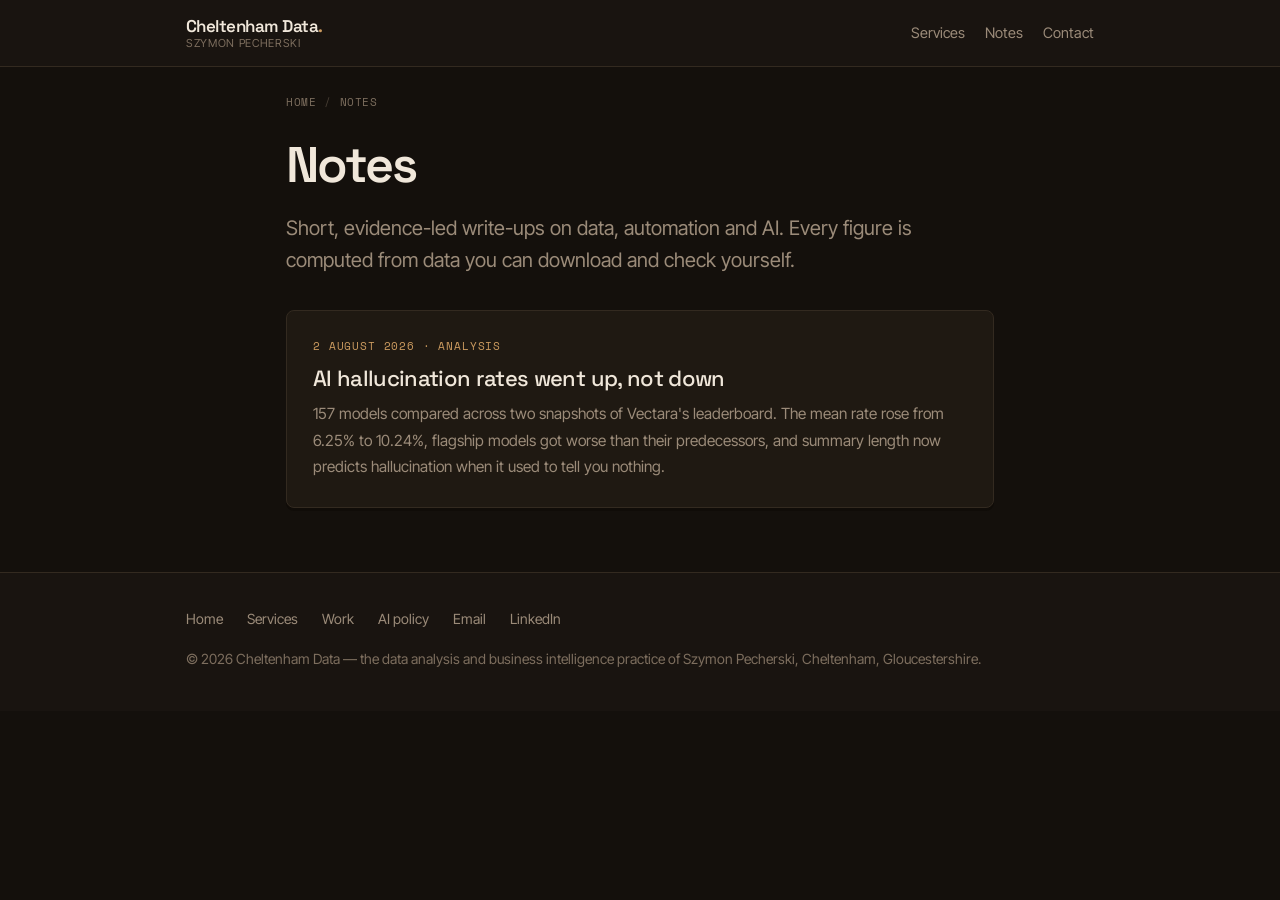
==== blog/index.html @ 022bf7e2 "Brand the site as Cheltenham Data, put the real figures in the HTML Five outreach emails went out si" ====
<!DOCTYPE html>
<html lang="en-GB">
<head>
<meta charset="utf-8">
<meta name="viewport" content="width=device-width, initial-scale=1, viewport-fit=cover">

<title>Notes on data, automation and AI | Cheltenham Data</title>
<meta name="description" content="Short, evidence-led write-ups on data analysis, business automation and using AI without getting burned. Written by a data analyst in Cheltenham.">
<meta name="author" content="Szymon Pecherski">
<meta name="theme-color" content="#14100c">
<meta name="robots" content="index, follow, max-image-preview:large, max-snippet:-1">
<link rel="canonical" href="https://cheltenhamdata.co.uk/blog/">
<link rel="alternate" hreflang="en-GB" href="https://cheltenhamdata.co.uk/blog/">
<link rel="alternate" hreflang="x-default" href="https://cheltenhamdata.co.uk/blog/">

<meta property="og:type" content="website">
<meta property="og:site_name" content="Cheltenham Data">
<meta property="og:title" content="Notes on data, automation and AI | Cheltenham Data">
<meta property="og:description" content="Short, evidence-led write-ups on data analysis, business automation and using AI without getting burned.">
<meta property="og:url" content="https://cheltenhamdata.co.uk/blog/">
<meta property="og:locale" content="en_GB">
<meta property="og:image" content="https://cheltenhamdata.co.uk/og-image.png">
<meta property="og:image:width" content="1200">
<meta property="og:image:height" content="630">
<meta property="og:image:type" content="image/png">
<meta property="og:image:alt" content="Cheltenham Data — data analysis and business intelligence, Cheltenham">
<meta name="twitter:card" content="summary_large_image">
<meta name="twitter:title" content="Notes on data, automation and AI | Cheltenham Data">
<meta name="twitter:description" content="Short, evidence-led write-ups on data analysis, business automation and using AI without getting burned.">
<meta name="twitter:image" content="https://cheltenhamdata.co.uk/og-image.png">
<meta name="twitter:image:alt" content="Cheltenham Data — data analysis and business intelligence, Cheltenham">

<link rel="icon" href="/favicon.ico" sizes="32x32">
<link rel="icon" href="/favicon.svg" type="image/svg+xml">
<link rel="apple-touch-icon" href="/apple-touch-icon.png">
<link rel="manifest" href="/site.webmanifest">
<link rel="preload" href="/fonts/space-grotesk-600.woff2" as="font" type="font/woff2" crossorigin>
<link rel="preload" href="/fonts/inter-tight-400.woff2" as="font" type="font/woff2" crossorigin>
<link rel="stylesheet" href="/blog/blog.css">

<script type="application/ld+json">
{
  "@context": "https://schema.org",
  "@graph": [
    {
      "@type": "Blog",
      "@id": "https://cheltenhamdata.co.uk/blog/#blog",
      "url": "https://cheltenhamdata.co.uk/blog/",
      "name": "Notes on data, automation and AI",
      "description": "Short, evidence-led write-ups on data analysis, business automation and using AI without getting burned.",
      "inLanguage": "en-GB",
      "author": { "@id": "https://cheltenhamdata.co.uk/#person" },
      "publisher": { "@id": "https://cheltenhamdata.co.uk/#business" },
      "blogPost": [
        { "@id": "https://cheltenhamdata.co.uk/blog/ai-hallucination-rates-2024-vs-2026/#post" }
      ]
    },
    {
      "@type": "BreadcrumbList",
      "@id": "https://cheltenhamdata.co.uk/blog/#crumbs",
      "itemListElement": [
        { "@type": "ListItem", "position": 1, "name": "Home", "item": "https://cheltenhamdata.co.uk/" },
        { "@type": "ListItem", "position": 2, "name": "Notes" }
      ]
    }
  ]
}
</script>
</head>
<body>

<a class="skip" href="#main">Skip to content</a>

<header class="top">
  <div class="wrap wide">
    <a class="brand" href="/"><b>Cheltenham Data<span>.</span></b><span class="by">Szymon Pecherski</span></a>
    <nav aria-label="Primary">
      <a href="/#services">Services</a>
      <a href="/blog/">Notes</a>
      <a href="/#contact">Contact</a>
    </nav>
  </div>
</header>

<div class="wrap">
  <nav class="crumbs" aria-label="Breadcrumb">
    <a href="/">Home</a><span>/</span>Notes
  </nav>
</div>

<main id="main">
<div class="wrap">
  <h1>Notes</h1>
  <p class="standfirst">Short, evidence-led write-ups on data, automation and AI. Every figure is
  computed from data you can download and check yourself.</p>

  <ul class="posts">
    <li>
      <a class="post-card" href="/blog/ai-hallucination-rates-2024-vs-2026/">
        <span class="k"><time datetime="2026-08-02">2 August 2026</time> · Analysis</span>
        <h2>AI hallucination rates went up, not down</h2>
        <p>157 models compared across two snapshots of Vectara's leaderboard. The mean rate rose from
        6.25% to 10.24%, flagship models got worse than their predecessors, and summary length now
        predicts hallucination when it used to tell you nothing.</p>
      </a>
    </li>
  </ul>
</div>
</main>

<footer class="site">
  <div class="wrap wide">
    <div class="f-row">
      <a href="/">Home</a>
      <a href="/#services">Services</a>
      <a href="/#work">Work</a>
      <a href="/#ai">AI policy</a>
      <a href="mailto:szymon@cheltenhamdata.co.uk">Email</a>
      <a href="https://www.linkedin.com/in/szy05/" target="_blank" rel="me noopener noreferrer">LinkedIn</a>
    </div>
    <p style="margin:0">© 2026 Cheltenham Data — the data analysis and business intelligence practice of Szymon Pecherski,
    Cheltenham, Gloucestershire.</p>
  </div>
</footer>

</body>
</html>
---- blog/blog.css ----
/* Shared styles for /blog/. Same brand tokens as the homepage.
   Self-hosted fonts — no third-party requests anywhere on the site. */

@font-face{font-family:'Space Grotesk';font-style:normal;font-weight:400;font-display:swap;src:url(/fonts/space-grotesk-400.woff2) format('woff2')}
@font-face{font-family:'Space Grotesk';font-style:normal;font-weight:500;font-display:swap;src:url(/fonts/space-grotesk-500.woff2) format('woff2')}
@font-face{font-family:'Space Grotesk';font-style:normal;font-weight:600;font-display:swap;src:url(/fonts/space-grotesk-600.woff2) format('woff2')}
@font-face{font-family:'Inter Tight';font-style:normal;font-weight:400;font-display:swap;src:url(/fonts/inter-tight-400.woff2) format('woff2')}
@font-face{font-family:'Inter Tight';font-style:normal;font-weight:500;font-display:swap;src:url(/fonts/inter-tight-500.woff2) format('woff2')}
@font-face{font-family:'Inter Tight';font-style:normal;font-weight:600;font-display:swap;src:url(/fonts/inter-tight-600.woff2) format('woff2')}
@font-face{font-family:'Space Mono';font-style:normal;font-weight:400;font-display:swap;src:url(/fonts/space-mono-400.woff2) format('woff2')}

:root{
  --bg:#14100c; --bg-2:#191410; --card:#1f1912; --card-2:#251d15;
  --line:#332a20; --line-2:#473a2c;
  --text:#f0e7da; --body:#c4b6a5; --muted:#9b8b79; --faint:#7d6e5e;
  --oak:#cd9c60; --tan:#e7c495; --walnut:#8a5a30; --patina:#8aa17f;
  --disp:'Space Grotesk',ui-sans-serif,system-ui,sans-serif;
  --sans:'Inter Tight',-apple-system,BlinkMacSystemFont,'Segoe UI',Roboto,Helvetica,Arial,sans-serif;
  --mono:'Space Mono',ui-monospace,SFMono-Regular,Menlo,monospace;
  --ease:cubic-bezier(.22,1,.36,1);
}
*,*::before,*::after{box-sizing:border-box}
html{-webkit-text-size-adjust:100%}
body{margin:0;background:var(--bg);color:var(--body);font-family:var(--sans);
  font-size:17px;line-height:1.72;-webkit-font-smoothing:antialiased}
img{max-width:100%;display:block}
a{color:var(--oak);text-decoration:none;border-bottom:1px solid rgba(205,156,96,.32);
  transition:border-color .2s,color .2s}
a:hover{color:var(--tan);border-bottom-color:var(--tan)}
:focus-visible{outline:2px solid var(--oak);outline-offset:3px;border-radius:3px}
::selection{background:var(--oak);color:#14100c}
.sr{position:absolute;width:1px;height:1px;padding:0;margin:-1px;overflow:hidden;
  clip:rect(0 0 0 0);white-space:nowrap;border:0}
.skip{position:absolute;left:-9999px;top:0;z-index:99;background:var(--oak);color:#16110c;
  padding:12px 20px;border-radius:0 0 5px 0;font-family:var(--disp);font-weight:500}
.skip:focus{left:0}

.wrap{width:100%;max-width:760px;margin:0 auto;padding:0 26px}
.wide{max-width:960px}

header.top{border-bottom:1px solid var(--line);background:var(--bg-2)}
.top .wrap{display:flex;align-items:center;justify-content:space-between;height:66px;gap:20px}
/* Brand lockup: trading name over the name of the person behind it. */
.brand{font-family:var(--disp);font-size:17px;font-weight:600;color:var(--text);
  letter-spacing:-.03em;border:0;white-space:nowrap;
  display:inline-flex;flex-direction:column;gap:1px;line-height:1.14}
.brand b{font-weight:600}
.brand span{color:var(--oak)}
.brand .by{font-family:var(--sans);font-size:11px;font-weight:400;letter-spacing:.06em;
  text-transform:uppercase;color:var(--faint)}
.brand:hover{color:var(--oak)}
.brand:hover .by{color:var(--faint)}
.top nav{display:flex;gap:20px;font-size:14.5px}
.top nav a{color:var(--muted);border:0}
.top nav a:hover{color:var(--oak)}

.crumbs{font-family:var(--mono);font-size:11px;letter-spacing:.05em;text-transform:uppercase;
  color:var(--faint);padding:26px 0 0}
.crumbs a{color:var(--faint);border:0}
.crumbs a:hover{color:var(--oak)}
.crumbs span{margin:0 8px;opacity:.5}

article{padding:0 0 40px}
h1{font-family:var(--disp);font-weight:600;font-size:clamp(31px,5.2vw,50px);line-height:1.08;
  letter-spacing:-.038em;color:var(--text);margin:26px 0 20px;max-width:19ch}
h2{font-family:var(--disp);font-weight:500;font-size:clamp(22px,3.2vw,30px);line-height:1.16;
  letter-spacing:-.03em;color:var(--text);margin:54px 0 16px}
h3{font-family:var(--disp);font-weight:500;font-size:19.5px;line-height:1.25;
  letter-spacing:-.025em;color:var(--text);margin:34px 0 12px}
p{margin:0 0 20px}
ul,ol{margin:0 0 20px;padding-left:22px}
li{margin-bottom:9px}
li::marker{color:var(--walnut)}
strong{color:var(--text);font-weight:600}
.meta{font-family:var(--mono);font-size:11.5px;letter-spacing:.05em;text-transform:uppercase;
  color:var(--faint);margin-bottom:30px;display:flex;flex-wrap:wrap;gap:6px 18px}
.standfirst{font-size:20px;line-height:1.6;color:var(--muted);margin-bottom:34px}

/* answer-first summary — the block AI systems lift */
.tldr{background:var(--card);border:1px solid var(--line-2);border-left:3px solid var(--oak);
  border-radius:0 7px 7px 0;padding:24px 26px;margin:0 0 40px}
.tldr b{display:block;font-family:var(--mono);font-size:10.5px;letter-spacing:.09em;
  text-transform:uppercase;color:var(--oak);font-weight:400;margin-bottom:11px}
.tldr p{margin:0;color:var(--body)}

.tiles{display:grid;grid-template-columns:repeat(auto-fit,minmax(168px,1fr));gap:13px;margin:34px 0 40px}
.tile{background:var(--card);border:1px solid var(--line);border-radius:7px;padding:22px 20px;
  box-shadow:0 3px 0 #100c08}
.tile .n{font-family:var(--disp);font-size:31px;font-weight:600;color:var(--oak);line-height:1;
  letter-spacing:-.035em;font-variant-numeric:tabular-nums;margin-bottom:9px}
.tile .t{font-size:13.4px;color:var(--muted);line-height:1.5}

figure{margin:38px 0;background:var(--card);border:1px solid var(--line);border-radius:8px;
  padding:24px 22px 18px}
figcaption{font-size:13.2px;color:var(--faint);margin-top:16px;padding-top:14px;
  border-top:1px solid var(--line);line-height:1.6}
figcaption b{color:var(--muted);font-weight:500}

.tbl{overflow-x:auto;margin:30px 0;border:1px solid var(--line);border-radius:8px}
table{border-collapse:collapse;width:100%;font-size:14.6px;min-width:460px}
th,td{padding:11px 15px;text-align:left;border-bottom:1px solid var(--line)}
th{font-family:var(--disp);font-weight:600;color:var(--text);font-size:13.4px;
  background:var(--card-2);white-space:nowrap}
td{color:var(--muted)}
td.num{font-variant-numeric:tabular-nums;text-align:right;white-space:nowrap}
tr:last-child td{border-bottom:none}

.callout{border:1px solid var(--line-2);background:var(--card);border-radius:8px;
  padding:22px 24px;margin:32px 0}
.callout p:last-child{margin-bottom:0}
.callout b.h{display:block;font-family:var(--disp);font-size:16px;color:var(--text);
  font-weight:600;margin-bottom:9px}

.note{font-size:14.6px;color:var(--faint);border-left:2px solid var(--walnut);
  padding-left:16px;margin:26px 0}

.dl{display:inline-flex;align-items:center;gap:10px;font-family:var(--disp);font-size:14.5px;
  font-weight:500;background:var(--card);border:1px solid var(--line-2);border-radius:5px;
  padding:12px 20px;color:var(--text);box-shadow:0 2px 0 #100c08;transition:.25s var(--ease)}
.dl:hover{border-color:var(--oak);color:var(--oak);transform:translateY(-2px)}

.cta{margin:56px 0 0;padding:32px;background:var(--card);border:1px solid var(--line-2);
  border-radius:9px;box-shadow:0 4px 0 #100c08}
.cta h2{margin:0 0 12px;font-size:23px}
.cta p{color:var(--muted);font-size:16px}
.btn{display:inline-flex;align-items:center;gap:9px;background:var(--oak);color:#16110c;
  border:1px solid var(--oak);border-radius:5px;padding:13px 24px;font-family:var(--disp);
  font-size:15px;font-weight:500;box-shadow:0 3px 0 var(--walnut);transition:.25s var(--ease)}
.btn:hover{background:var(--tan);border-color:var(--tan);color:#16110c;transform:translateY(-2px)}

.refs{margin-top:52px;padding-top:26px;border-top:1px solid var(--line);font-size:14.4px;
  color:var(--faint)}
.refs h2{font-size:18px;margin:0 0 14px}
.refs ol{padding-left:20px}
.refs li{margin-bottom:11px}

/* blog index cards */
.posts{list-style:none;padding:0;margin:34px 0 0}
.posts li{margin:0 0 16px}
.post-card{display:block;background:var(--card);border:1px solid var(--line);border-radius:8px;
  padding:26px 26px;box-shadow:0 3px 0 #100c08;transition:.3s var(--ease)}
.post-card:hover{border-color:var(--line-2);transform:translateY(-3px);color:inherit}
.post-card .k{font-family:var(--mono);font-size:10.5px;letter-spacing:.08em;text-transform:uppercase;
  color:var(--oak);display:block;margin-bottom:11px}
.post-card h2{font-size:22px;margin:0 0 10px;color:var(--text)}
.post-card p{margin:0;color:var(--muted);font-size:15.4px}

footer.site{border-top:1px solid var(--line);background:var(--bg-2);margin-top:64px;
  padding:34px 0 40px;font-size:14px;color:var(--faint)}
footer.site a{color:var(--muted);border:0}
footer.site a:hover{color:var(--oak)}
.f-row{display:flex;gap:12px 24px;flex-wrap:wrap;margin-bottom:16px}

@media (max-width:640px){
  body{font-size:16.5px}
  .top nav{gap:14px;font-size:13.5px}
  figure{padding:16px 13px 13px}
  .cta{padding:24px 20px}
}
@media (prefers-reduced-motion:reduce){
  *{animation-duration:.001ms!important;transition-duration:.001ms!important}
}
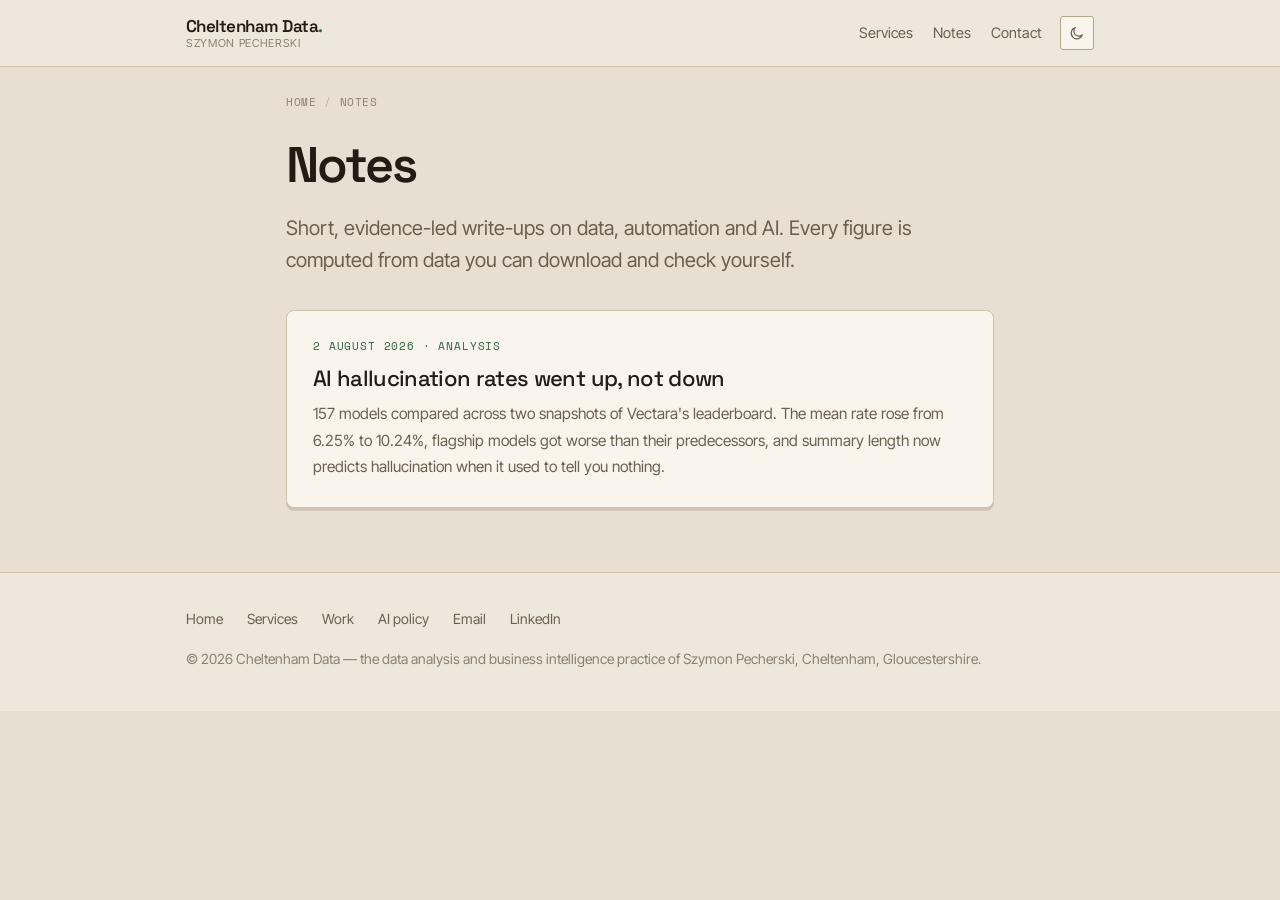
==== commit 0d32cdcd: "Ship the paper design in green, with a dark theme Rebuilds the site on design/d-paper/ — the green p" ====
--- a/blog/index.html
+++ b/blog/index.html
@@ -7,7 +7,8 @@
 <title>Notes on data, automation and AI | Cheltenham Data</title>
 <meta name="description" content="Short, evidence-led write-ups on data analysis, business automation and using AI without getting burned. Written by a data analyst in Cheltenham.">
 <meta name="author" content="Szymon Pecherski">
-<meta name="theme-color" content="#14100c">
+<meta name="theme-color" content="#e7dfd1" id="tc">
+<meta name="color-scheme" content="light dark">
 <meta name="robots" content="index, follow, max-image-preview:large, max-snippet:-1">
 <link rel="canonical" href="https://cheltenhamdata.co.uk/blog/">
 <link rel="alternate" hreflang="en-GB" href="https://cheltenhamdata.co.uk/blog/">
@@ -66,6 +67,16 @@
   ]
 }
 </script>
+<script>
+(function(){
+  var t; try{ t = localStorage.getItem('cd-theme'); }catch(e){}
+  if(t !== 'light' && t !== 'dark'){
+    t = window.matchMedia && window.matchMedia('(prefers-color-scheme: dark)').matches ? 'dark' : 'light';
+  }
+  document.documentElement.setAttribute('data-theme', t);
+})();
+</script>
+<noscript><style>.tgl{display:none}</style></noscript>
 </head>
 <body>
 
@@ -74,11 +85,17 @@
 <header class="top">
   <div class="wrap wide">
     <a class="brand" href="/"><b>Cheltenham Data<span>.</span></b><span class="by">Szymon Pecherski</span></a>
-    <nav aria-label="Primary">
+    <div class="right">
+      <nav aria-label="Primary">
       <a href="/#services">Services</a>
       <a href="/blog/">Notes</a>
-      <a href="/#contact">Contact</a>
-    </nav>
+        <a href="/#contact">Contact</a>
+      </nav>
+      <button class="tgl" id="tgl" type="button" aria-label="Switch to dark theme">
+        <svg class="i-moon" width="16" height="16" viewBox="0 0 24 24" fill="none" stroke="currentColor" stroke-width="1.7" stroke-linecap="round" stroke-linejoin="round" aria-hidden="true"><path d="M20 14.5A8.5 8.5 0 1 1 9.5 4a6.8 6.8 0 0 0 10.5 10.5"/></svg>
+        <svg class="i-sun" width="16" height="16" viewBox="0 0 24 24" fill="none" stroke="currentColor" stroke-width="1.7" stroke-linecap="round" aria-hidden="true"><circle cx="12" cy="12" r="4.2"/><path d="M12 2.6v2.2M12 19.2v2.2M2.6 12h2.2M19.2 12h2.2M5.3 5.3l1.6 1.6M17.1 17.1l1.6 1.6M18.7 5.3l-1.6 1.6M6.9 17.1l-1.6 1.6"/></svg>
+      </button>
+    </div>
   </div>
 </header>
 
@@ -115,7 +132,7 @@
       <a href="/#services">Services</a>
       <a href="/#work">Work</a>
       <a href="/#ai">AI policy</a>
-      <a href="mailto:szymon@cheltenhamdata.co.uk">Email</a>
+      <a href="mailto:szymonpecherski@gmail.com">Email</a>
       <a href="https://www.linkedin.com/in/szy05/" target="_blank" rel="me noopener noreferrer">LinkedIn</a>
     </div>
     <p style="margin:0">© 2026 Cheltenham Data — the data analysis and business intelligence practice of Szymon Pecherski,
@@ -123,5 +140,22 @@
   </div>
 </footer>
 
+<script>
+(function(){
+  var root = document.documentElement, tgl = document.getElementById('tgl'), tc = document.getElementById('tc');
+  var BG = { light: '#e7dfd1', dark: '#15110d' };
+  function paint(n){
+    root.setAttribute('data-theme', n);
+    if(tc) tc.setAttribute('content', BG[n]);
+    if(tgl) tgl.setAttribute('aria-label', n === 'dark' ? 'Switch to light theme' : 'Switch to dark theme');
+  }
+  paint(root.getAttribute('data-theme') === 'dark' ? 'dark' : 'light');
+  if(tgl) tgl.addEventListener('click', function(){
+    var next = root.getAttribute('data-theme') === 'dark' ? 'light' : 'dark';
+    paint(next);
+    try{ localStorage.setItem('cd-theme', next); }catch(e){}
+  });
+})();
+</script>
 </body>
 </html>
--- a/blog/blog.css
+++ b/blog/blog.css
@@ -9,29 +9,59 @@
 @font-face{font-family:'Inter Tight';font-style:normal;font-weight:600;font-display:swap;src:url(/fonts/inter-tight-600.woff2) format('woff2')}
 @font-face{font-family:'Space Mono';font-style:normal;font-weight:400;font-display:swap;src:url(/fonts/space-mono-400.woff2) format('woff2')}
 
+/* Paper by default, to match the homepage. --oak / --tan / --walnut kept their
+   names through the rebrand: they are now the pen, its hover state and a plain
+   rule, so every rule below reads the same in either theme.
+   The dark palette is applied two ways on purpose — by attribute for the
+   toggle, by media query for visitors with no JavaScript. The two blocks are
+   identical and must stay that way. */
 :root{
-  --bg:#14100c; --bg-2:#191410; --card:#1f1912; --card-2:#251d15;
-  --line:#332a20; --line-2:#473a2c;
-  --text:#f0e7da; --body:#c4b6a5; --muted:#9b8b79; --faint:#7d6e5e;
-  --oak:#cd9c60; --tan:#e7c495; --walnut:#8a5a30; --patina:#8aa17f;
+  --bg:#e7dfd1; --bg-2:#eee7db; --card:#f9f4ec; --card-2:#fffdf7;
+  --line:#cfc3ad; --line-2:#b6a68a;
+  --text:#221c15; --body:#443a2d; --muted:#6b6050; --faint:#8c8070;
+  --oak:#2c6244; --tan:#1a4430; --walnut:#b6a68a; --patina:#a8620f;
+  --on-accent:#f6fbf8; --accent-d:#1a4430;
+  --link-line:rgba(44,98,68,.3); --lift:rgba(84,60,32,.16);
+  /* three-step scale for the charts, and the label colour that sits on it */
+  --c1:#2c6244; --c2:#a8620f; --c3:#a33b1c; --on-c:#fdf8f0;
   --disp:'Space Grotesk',ui-sans-serif,system-ui,sans-serif;
   --sans:'Inter Tight',-apple-system,BlinkMacSystemFont,'Segoe UI',Roboto,Helvetica,Arial,sans-serif;
   --mono:'Space Mono',ui-monospace,SFMono-Regular,Menlo,monospace;
   --ease:cubic-bezier(.22,1,.36,1);
+}
+:root[data-theme="dark"]{
+  --bg:#15110d; --bg-2:#1a1611; --card:#221c15; --card-2:#2a2219;
+  --line:#332a20; --line-2:#4a3c2d;
+  --text:#f1e8db; --body:#c3b5a3; --muted:#9a8b78; --faint:#7c6d5d;
+  --oak:#5fb182; --tan:#8ed4ab; --walnut:#4a3c2d; --patina:#dda04a;
+  --on-accent:#0e1a13; --accent-d:#3d8b60;
+  --link-line:rgba(95,177,130,.35); --lift:#100d09;
+  --c1:#5fb182; --c2:#dda04a; --c3:#e0714b; --on-c:#15110d;
+}
+@media (prefers-color-scheme: dark){
+  :root:not([data-theme="light"]){
+    --bg:#15110d; --bg-2:#1a1611; --card:#221c15; --card-2:#2a2219;
+    --line:#332a20; --line-2:#4a3c2d;
+    --text:#f1e8db; --body:#c3b5a3; --muted:#9a8b78; --faint:#7c6d5d;
+    --oak:#5fb182; --tan:#8ed4ab; --walnut:#4a3c2d; --patina:#dda04a;
+    --on-accent:#0e1a13; --accent-d:#3d8b60;
+    --link-line:rgba(95,177,130,.35); --lift:#100d09;
+    --c1:#5fb182; --c2:#dda04a; --c3:#e0714b; --on-c:#15110d;
+  }
 }
 *,*::before,*::after{box-sizing:border-box}
 html{-webkit-text-size-adjust:100%}
 body{margin:0;background:var(--bg);color:var(--body);font-family:var(--sans);
   font-size:17px;line-height:1.72;-webkit-font-smoothing:antialiased}
 img{max-width:100%;display:block}
-a{color:var(--oak);text-decoration:none;border-bottom:1px solid rgba(205,156,96,.32);
+a{color:var(--oak);text-decoration:none;border-bottom:1px solid var(--link-line);
   transition:border-color .2s,color .2s}
 a:hover{color:var(--tan);border-bottom-color:var(--tan)}
 :focus-visible{outline:2px solid var(--oak);outline-offset:3px;border-radius:3px}
-::selection{background:var(--oak);color:#14100c}
+::selection{background:var(--oak);color:var(--on-accent)}
 .sr{position:absolute;width:1px;height:1px;padding:0;margin:-1px;overflow:hidden;
   clip:rect(0 0 0 0);white-space:nowrap;border:0}
-.skip{position:absolute;left:-9999px;top:0;z-index:99;background:var(--oak);color:#16110c;
+.skip{position:absolute;left:-9999px;top:0;z-index:99;background:var(--oak);color:var(--on-accent);
   padding:12px 20px;border-radius:0 0 5px 0;font-family:var(--disp);font-weight:500}
 .skip:focus{left:0}
 
@@ -53,6 +83,17 @@
 .top nav{display:flex;gap:20px;font-size:14.5px}
 .top nav a{color:var(--muted);border:0}
 .top nav a:hover{color:var(--oak)}
+.top .right{display:flex;align-items:center;gap:18px}
+/* the lamp switch, same control as the homepage */
+.tgl{width:34px;height:34px;flex:none;display:grid;place-items:center;cursor:pointer;padding:0;
+  background:var(--card);border:1px solid var(--line-2);border-radius:3px;color:var(--muted);
+  transition:color .2s,border-color .2s}
+.tgl:hover{color:var(--oak);border-color:var(--oak)}
+.tgl svg{display:none}
+:root[data-theme="dark"] .tgl .i-sun{display:block}
+:root[data-theme="light"] .tgl .i-moon{display:block}
+@media (prefers-color-scheme: dark){:root:not([data-theme="light"]) .tgl .i-sun{display:block}}
+@media (prefers-color-scheme: light){:root:not([data-theme="dark"]) .tgl .i-moon{display:block}}
 
 .crumbs{font-family:var(--mono);font-size:11px;letter-spacing:.05em;text-transform:uppercase;
   color:var(--faint);padding:26px 0 0}
@@ -85,7 +126,7 @@
 
 .tiles{display:grid;grid-template-columns:repeat(auto-fit,minmax(168px,1fr));gap:13px;margin:34px 0 40px}
 .tile{background:var(--card);border:1px solid var(--line);border-radius:7px;padding:22px 20px;
-  box-shadow:0 3px 0 #100c08}
+  box-shadow:0 3px 0 var(--lift)}
 .tile .n{font-family:var(--disp);font-size:31px;font-weight:600;color:var(--oak);line-height:1;
   letter-spacing:-.035em;font-variant-numeric:tabular-nums;margin-bottom:9px}
 .tile .t{font-size:13.4px;color:var(--muted);line-height:1.5}
@@ -111,22 +152,22 @@
 .callout b.h{display:block;font-family:var(--disp);font-size:16px;color:var(--text);
   font-weight:600;margin-bottom:9px}
 
-.note{font-size:14.6px;color:var(--faint);border-left:2px solid var(--walnut);
+.note{font-size:14.6px;color:var(--faint);border-left:2px solid var(--line-2);
   padding-left:16px;margin:26px 0}
 
 .dl{display:inline-flex;align-items:center;gap:10px;font-family:var(--disp);font-size:14.5px;
   font-weight:500;background:var(--card);border:1px solid var(--line-2);border-radius:5px;
-  padding:12px 20px;color:var(--text);box-shadow:0 2px 0 #100c08;transition:.25s var(--ease)}
+  padding:12px 20px;color:var(--text);box-shadow:0 2px 0 var(--lift);transition:.25s var(--ease)}
 .dl:hover{border-color:var(--oak);color:var(--oak);transform:translateY(-2px)}
 
 .cta{margin:56px 0 0;padding:32px;background:var(--card);border:1px solid var(--line-2);
-  border-radius:9px;box-shadow:0 4px 0 #100c08}
+  border-radius:9px;box-shadow:0 4px 0 var(--lift)}
 .cta h2{margin:0 0 12px;font-size:23px}
 .cta p{color:var(--muted);font-size:16px}
-.btn{display:inline-flex;align-items:center;gap:9px;background:var(--oak);color:#16110c;
+.btn{display:inline-flex;align-items:center;gap:9px;background:var(--oak);color:var(--on-accent);
   border:1px solid var(--oak);border-radius:5px;padding:13px 24px;font-family:var(--disp);
-  font-size:15px;font-weight:500;box-shadow:0 3px 0 var(--walnut);transition:.25s var(--ease)}
-.btn:hover{background:var(--tan);border-color:var(--tan);color:#16110c;transform:translateY(-2px)}
+  font-size:15px;font-weight:500;box-shadow:0 3px 0 var(--accent-d);transition:.25s var(--ease)}
+.btn:hover{background:var(--tan);border-color:var(--tan);color:var(--on-accent);transform:translateY(-2px)}
 
 .refs{margin-top:52px;padding-top:26px;border-top:1px solid var(--line);font-size:14.4px;
   color:var(--faint)}
@@ -138,7 +179,7 @@
 .posts{list-style:none;padding:0;margin:34px 0 0}
 .posts li{margin:0 0 16px}
 .post-card{display:block;background:var(--card);border:1px solid var(--line);border-radius:8px;
-  padding:26px 26px;box-shadow:0 3px 0 #100c08;transition:.3s var(--ease)}
+  padding:26px 26px;box-shadow:0 3px 0 var(--lift);transition:.3s var(--ease)}
 .post-card:hover{border-color:var(--line-2);transform:translateY(-3px);color:inherit}
 .post-card .k{font-family:var(--mono);font-size:10.5px;letter-spacing:.08em;text-transform:uppercase;
   color:var(--oak);display:block;margin-bottom:11px}
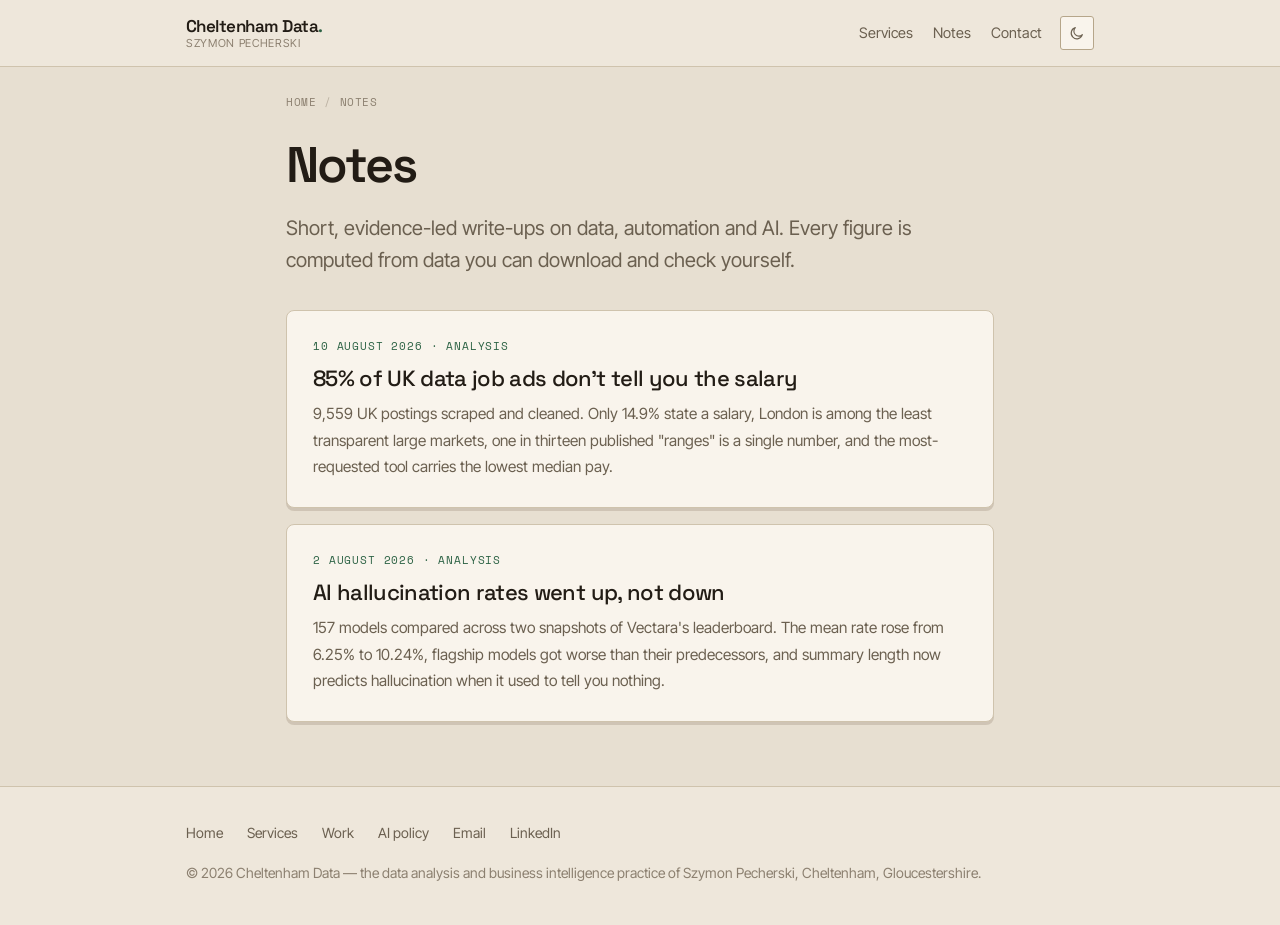
==== commit b408d986: "Add the UK job market salary transparency analysis Cleans 9,559 UK data and analyst postings scraped" ====
--- a/blog/index.html
+++ b/blog/index.html
@@ -113,6 +113,15 @@
 
   <ul class="posts">
     <li>
+      <a class="post-card" href="/blog/uk-data-job-salary-transparency-2026/">
+        <span class="k"><time datetime="2026-08-10">10 August 2026</time> · Analysis</span>
+        <h2>85% of UK data job ads don't tell you the salary</h2>
+        <p>9,559 UK postings scraped and cleaned. Only 14.9% state a salary, London is among the
+        least transparent large markets, one in thirteen published "ranges" is a single number, and
+        the most-requested tool carries the lowest median pay.</p>
+      </a>
+    </li>
+    <li>
       <a class="post-card" href="/blog/ai-hallucination-rates-2024-vs-2026/">
         <span class="k"><time datetime="2026-08-02">2 August 2026</time> · Analysis</span>
         <h2>AI hallucination rates went up, not down</h2>
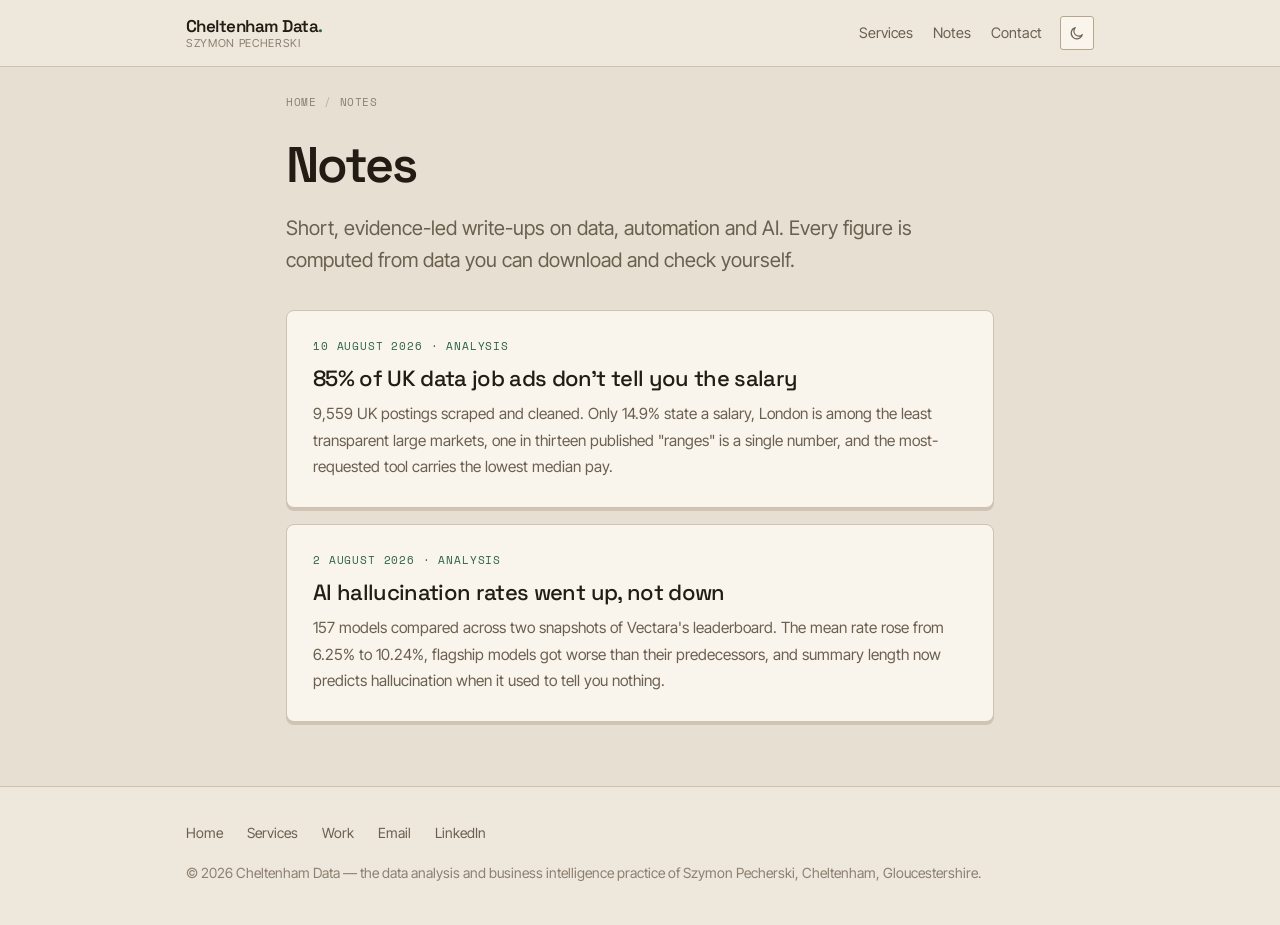
==== commit d31cddb6: "Remove the remaining AI disclaimers The AI work stays — the service, its structured data and the blo" ====
--- a/blog/index.html
+++ b/blog/index.html
@@ -31,7 +31,8 @@
 <meta name="twitter:image" content="https://cheltenhamdata.co.uk/og-image.png">
 <meta name="twitter:image:alt" content="Cheltenham Data — data analysis and business intelligence, Cheltenham">
 
-<link rel="icon" href="/favicon.ico" sizes="32x32">
+<link rel="icon" href="/favicon.ico" sizes="16x16 32x32 48x48">
+<link rel="icon" href="/icon-192.png" type="image/png" sizes="192x192">
 <link rel="icon" href="/favicon.svg" type="image/svg+xml">
 <link rel="apple-touch-icon" href="/apple-touch-icon.png">
 <link rel="manifest" href="/site.webmanifest">
@@ -70,9 +71,7 @@
 <script>
 (function(){
   var t; try{ t = localStorage.getItem('cd-theme'); }catch(e){}
-  if(t !== 'light' && t !== 'dark'){
-    t = window.matchMedia && window.matchMedia('(prefers-color-scheme: dark)').matches ? 'dark' : 'light';
-  }
+  if(t !== 'light' && t !== 'dark') t = 'light';
   document.documentElement.setAttribute('data-theme', t);
 })();
 </script>
@@ -140,7 +139,6 @@
       <a href="/">Home</a>
       <a href="/#services">Services</a>
       <a href="/#work">Work</a>
-      <a href="/#ai">AI policy</a>
       <a href="mailto:szymonpecherski@gmail.com">Email</a>
       <a href="https://www.linkedin.com/in/szy05/" target="_blank" rel="me noopener noreferrer">LinkedIn</a>
     </div>
--- a/blog/blog.css
+++ b/blog/blog.css
@@ -37,17 +37,6 @@
   --on-accent:#0e1a13; --accent-d:#3d8b60;
   --link-line:rgba(95,177,130,.35); --lift:#100d09;
   --c1:#5fb182; --c2:#dda04a; --c3:#e0714b; --on-c:#15110d;
-}
-@media (prefers-color-scheme: dark){
-  :root:not([data-theme="light"]){
-    --bg:#15110d; --bg-2:#1a1611; --card:#221c15; --card-2:#2a2219;
-    --line:#332a20; --line-2:#4a3c2d;
-    --text:#f1e8db; --body:#c3b5a3; --muted:#9a8b78; --faint:#7c6d5d;
-    --oak:#5fb182; --tan:#8ed4ab; --walnut:#4a3c2d; --patina:#dda04a;
-    --on-accent:#0e1a13; --accent-d:#3d8b60;
-    --link-line:rgba(95,177,130,.35); --lift:#100d09;
-    --c1:#5fb182; --c2:#dda04a; --c3:#e0714b; --on-c:#15110d;
-  }
 }
 *,*::before,*::after{box-sizing:border-box}
 html{-webkit-text-size-adjust:100%}
@@ -91,9 +80,7 @@
 .tgl:hover{color:var(--oak);border-color:var(--oak)}
 .tgl svg{display:none}
 :root[data-theme="dark"] .tgl .i-sun{display:block}
-:root[data-theme="light"] .tgl .i-moon{display:block}
-@media (prefers-color-scheme: dark){:root:not([data-theme="light"]) .tgl .i-sun{display:block}}
-@media (prefers-color-scheme: light){:root:not([data-theme="dark"]) .tgl .i-moon{display:block}}
+:root:not([data-theme="dark"]) .tgl .i-moon{display:block}
 
 .crumbs{font-family:var(--mono);font-size:11px;letter-spacing:.05em;text-transform:uppercase;
   color:var(--faint);padding:26px 0 0}
